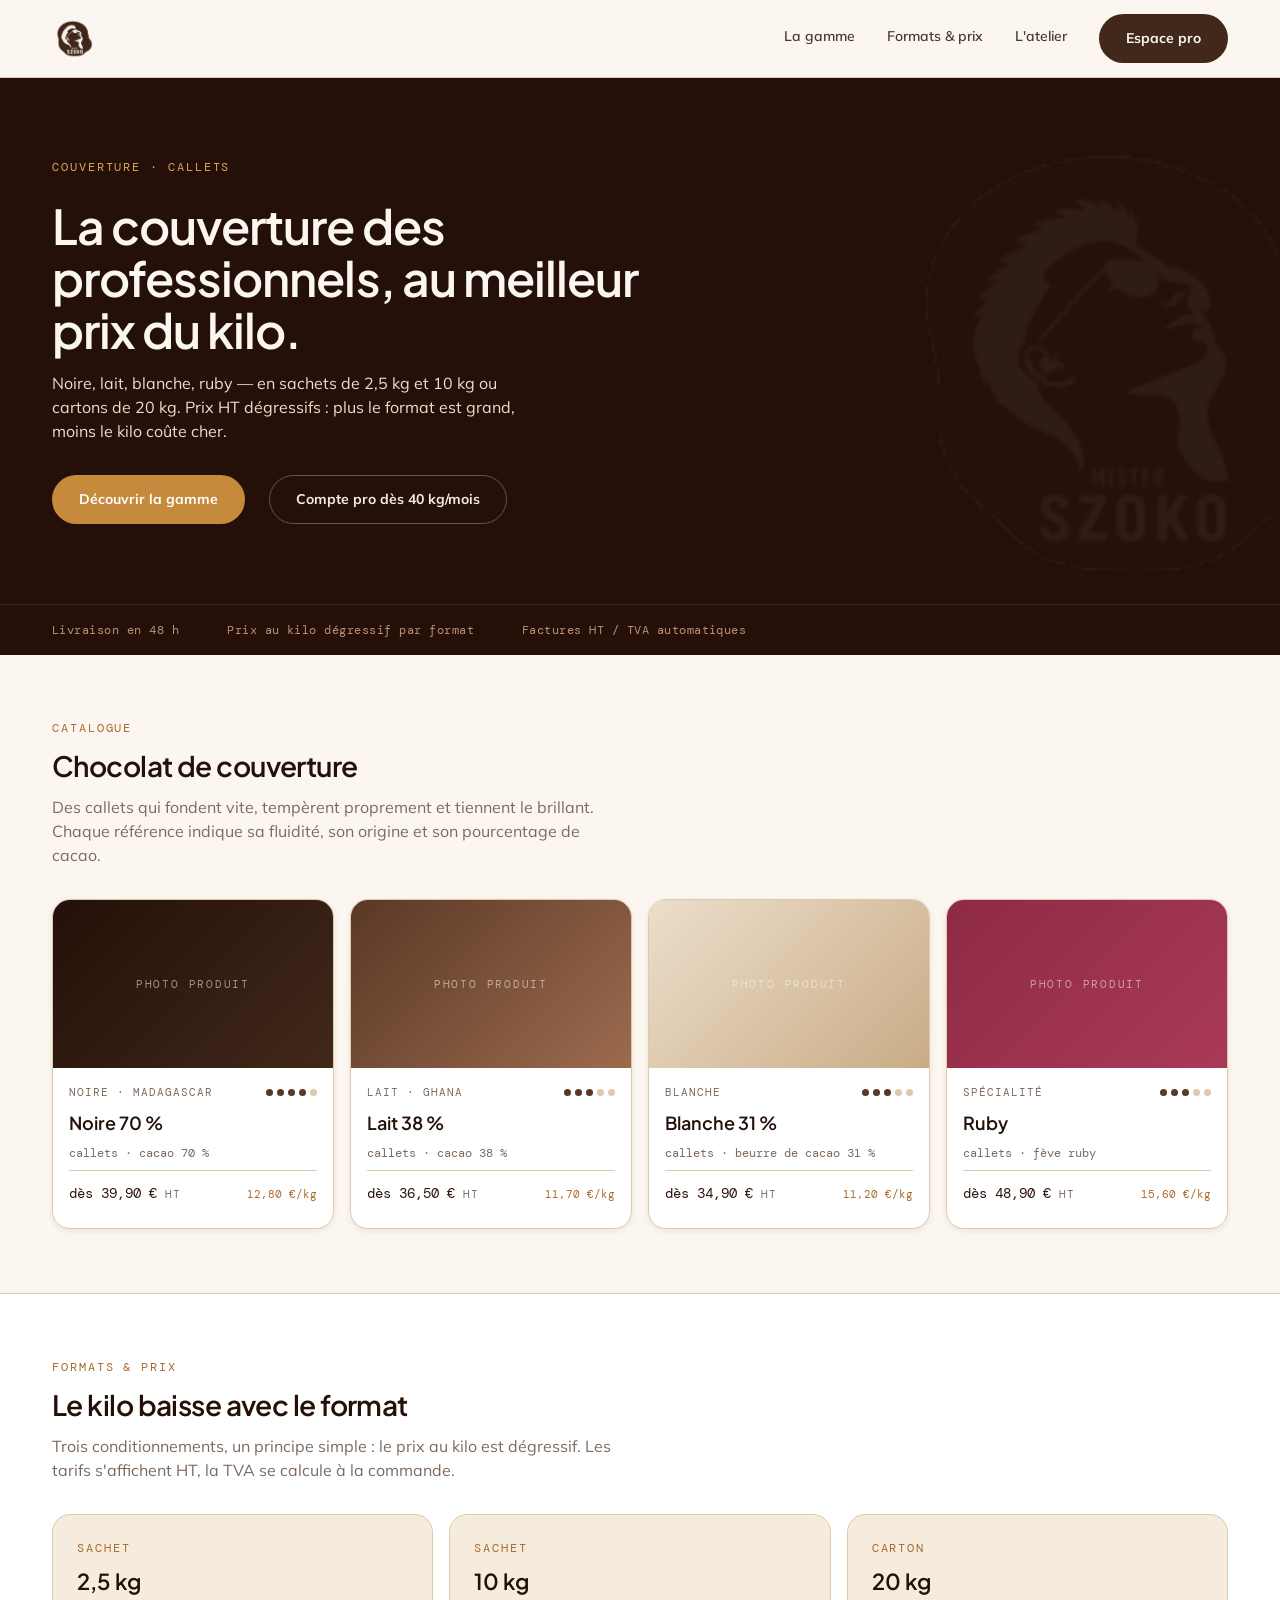
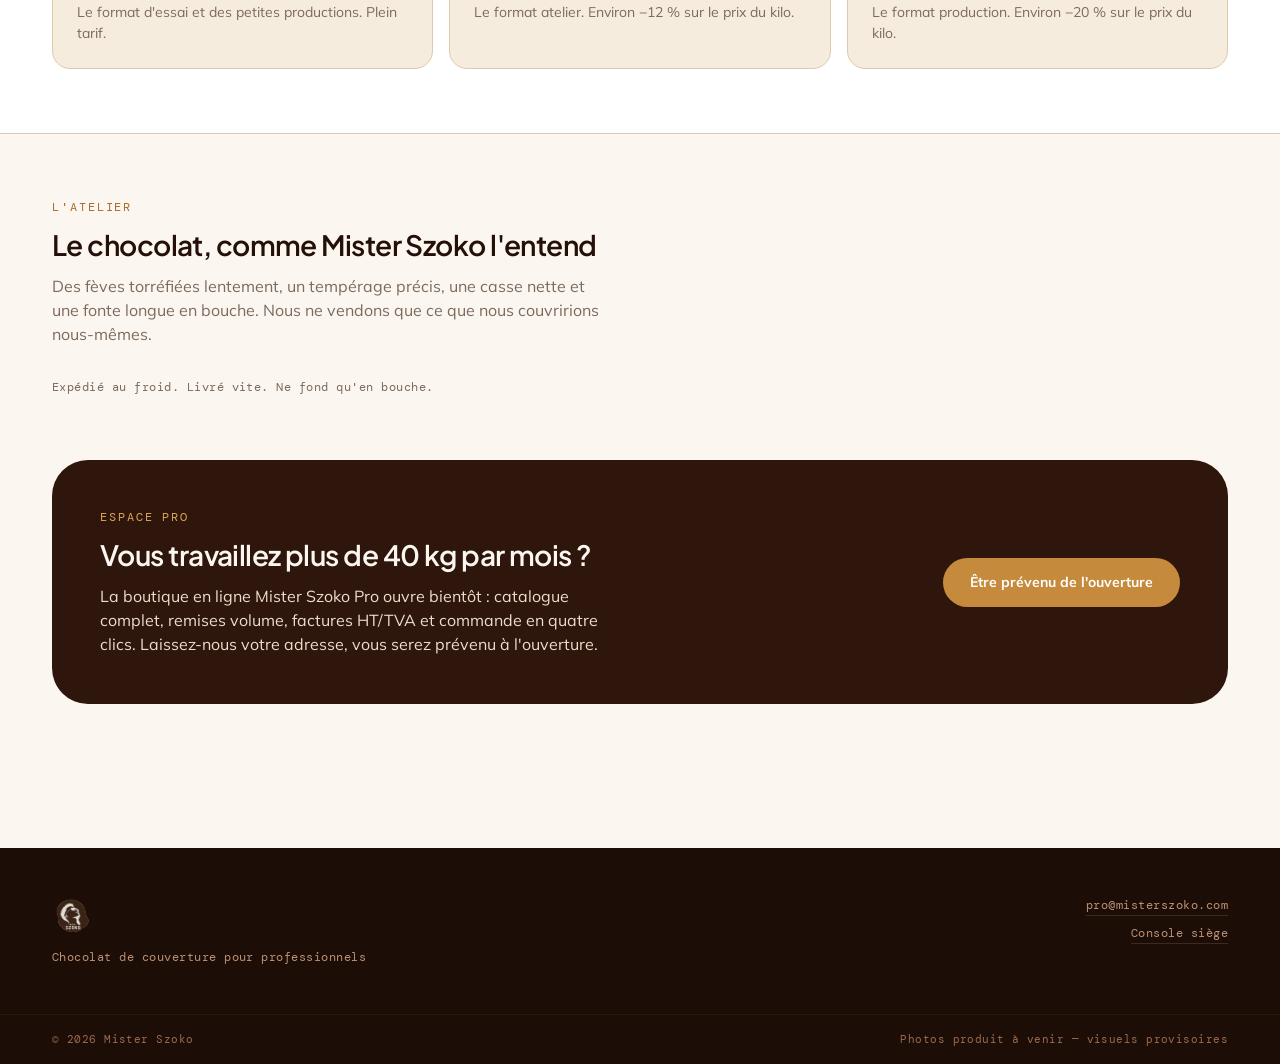
==== mrszoko/landing/index.html @ b789862b "Mister Szoko : /mrszoko/backoffice + /mrszoko/landing (+ design system) Restructure : le site Mister" ====
<!DOCTYPE html>
<html lang="fr">
<head>
<meta charset="utf-8">
<meta name="viewport" content="width=device-width, initial-scale=1">
<title>Mister Szoko — Chocolat de couverture pour professionnels</title>
<meta name="description" content="Mister Szoko Pro : chocolat de couverture en callets pour les professionnels de la pâtisserie. Noire, lait, blanche, ruby — 2,5 / 10 / 20 kg, prix HT dégressifs.">
<link rel="icon" type="image/png" href="assets/logo.png">
<link rel="stylesheet" href="tokens.css">
<style>
  /* ==========================================================
     Mister Szoko — landing. Composée uniquement avec les tokens
     du design system (tokens.css) : chocolat/crème/caramel,
     Plus Jakarta Sans + Mulish + DM Mono, coins doux, ombres
     chaudes, motion « melt ».
     ========================================================== */
  * { box-sizing: border-box; margin: 0; padding: 0; }
  html { scroll-behavior: smooth; }
  body {
    font-family: var(--font-sans);
    font-size: var(--text-md);
    line-height: var(--leading-normal);
    color: var(--text-body);
    background: var(--bg-page);
    -webkit-font-smoothing: antialiased;
  }
  img { max-width: 100%; display: block; }
  a { color: inherit; text-decoration: none; }

  .container { max-width: var(--container); margin: 0 auto; padding-left: var(--space-6); padding-right: var(--space-6); }

  .eyebrow {
    font-family: var(--font-mono);
    font-size: var(--text-xs);
    letter-spacing: var(--tracking-caps);
    text-transform: uppercase;
  }

  /* ---- Boutons (pilule, hover lift + darken, press settle) ---- */
  .btn {
    display: inline-flex; align-items: center; gap: var(--space-2);
    font-family: var(--font-sans); font-size: var(--text-sm); font-weight: var(--weight-bold);
    padding: 13px 26px; border-radius: var(--radius-pill); border: 1px solid transparent;
    cursor: pointer;
    transition: background var(--dur-base) var(--ease-out),
                transform var(--dur-fast) var(--ease-soft),
                box-shadow var(--dur-base) var(--ease-out);
  }
  .btn:hover { transform: var(--lift); box-shadow: var(--shadow-md); }
  .btn:active { transform: translateY(0) scale(0.98); box-shadow: var(--shadow-sm); }
  .btn:focus-visible { outline: none; box-shadow: var(--ring); }
  .btn--accent { background: var(--accent); color: var(--text-on-accent); }
  .btn--accent:hover { background: var(--accent-hover); }
  .btn--brand { background: var(--brand); color: var(--cream-50); }
  .btn--brand:hover { background: var(--brand-hover); }
  .btn--ghost-dark { background: transparent; color: var(--cream-100); border-color: var(--choco-500); }
  .btn--ghost-dark:hover { background: var(--choco-800); }

  /* ---- Header ---- */
  header {
    position: sticky; top: 0; z-index: 20;
    background: color-mix(in srgb, var(--cream-50) 88%, transparent);
    backdrop-filter: blur(8px);
    border-bottom: 1px solid var(--border-subtle);
  }
  .header-in { display: flex; align-items: center; justify-content: space-between; gap: var(--space-5); padding-top: 14px; padding-bottom: 14px; }
  .header-logo { height: 44px; width: auto; }
  nav { display: flex; align-items: center; gap: var(--space-6); }
  nav a.navlink {
    font-size: var(--text-sm); font-weight: var(--weight-semibold); color: var(--text-body);
    padding-bottom: 2px; border-bottom: 2px solid transparent;
    transition: color var(--dur-base) var(--ease-out), border-color var(--dur-base) var(--ease-out);
  }
  nav a.navlink:hover { color: var(--text-strong); border-bottom-color: var(--accent); }

  /* ---- Hero (panneau chocolat, filigrane logo) ---- */
  .hero { background: var(--choco-900); color: var(--cream-50); position: relative; overflow: hidden; }
  .hero-watermark {
    position: absolute; right: -140px; top: 50%; transform: translateY(-50%);
    width: 560px; height: auto; opacity: 0.05; pointer-events: none; user-select: none;
  }
  .hero-in { position: relative; padding-top: var(--space-10); padding-bottom: var(--space-10); }
  .hero .eyebrow { color: var(--caramel-400); margin-bottom: var(--space-5); }
  .hero h1 {
    font-family: var(--font-display);
    font-size: clamp(2rem, 5vw, var(--text-4xl));
    line-height: var(--leading-tight); letter-spacing: var(--tracking-tight);
    font-weight: var(--weight-semibold); max-width: 640px; margin-bottom: var(--space-4);
  }
  .hero p.lead { color: var(--cream-200); max-width: 500px; margin-bottom: var(--space-6); }
  .hero-ctas { display: flex; align-items: center; gap: var(--space-5); flex-wrap: wrap; }
  .hero-strip { border-top: 1px solid var(--choco-700); }
  .hero-strip-in {
    display: flex; gap: var(--space-8); flex-wrap: wrap;
    padding-top: var(--space-4); padding-bottom: var(--space-4);
    font-family: var(--font-mono); font-size: var(--text-xs);
    letter-spacing: var(--tracking-wide); color: var(--choco-300);
  }

  /* ---- Sections ---- */
  section.block { padding-top: var(--space-9); padding-bottom: var(--space-9); }
  .section-head { margin-bottom: var(--space-6); }
  .section-head .eyebrow { color: var(--caramel-600); margin-bottom: var(--space-2); }
  .section-head h2 {
    font-family: var(--font-display); font-size: var(--text-2xl);
    color: var(--text-strong); font-weight: var(--weight-semibold); letter-spacing: var(--tracking-tight);
  }
  .section-head p.sub { color: var(--text-muted); margin-top: var(--space-2); max-width: 560px; }

  /* ---- Cartes gamme ---- */
  .grid-products { display: grid; grid-template-columns: repeat(auto-fill, minmax(240px, 1fr)); gap: var(--space-4); }
  .pcard {
    background: var(--surface-card); border: 1px solid var(--border-subtle);
    border-radius: var(--radius-lg); overflow: hidden; display: flex; flex-direction: column;
    box-shadow: var(--shadow-sm);
    transition: transform var(--dur-base) var(--ease-out), box-shadow var(--dur-base) var(--ease-out), border-color var(--dur-base) var(--ease-out);
  }
  .pcard:hover { transform: var(--lift); box-shadow: var(--shadow-md); border-color: var(--choco-400); }
  .pcard-photo { aspect-ratio: 5 / 3; display: grid; place-items: center; }
  .pcard-photo span { font-family: var(--font-mono); font-size: var(--text-2xs); letter-spacing: var(--tracking-caps); text-transform: uppercase; color: rgba(251, 246, 239, 0.55); }
  .pcard-body { padding: var(--space-4) var(--space-4) var(--space-5); display: flex; flex-direction: column; gap: var(--space-2); flex: 1; }
  .pcard-meta { display: flex; justify-content: space-between; align-items: center; font-family: var(--font-mono); font-size: var(--text-2xs); text-transform: uppercase; letter-spacing: 0.09em; color: var(--text-muted); }
  .pcard h3 { font-family: var(--font-display); font-size: var(--text-lg); color: var(--text-strong); font-weight: var(--weight-semibold); }
  .pcard .specs { font-family: var(--font-mono); font-size: var(--text-xs); color: var(--text-muted); }
  .pcard .price {
    margin-top: auto; padding-top: var(--space-3); border-top: 1px solid var(--border-subtle);
    display: flex; justify-content: space-between; align-items: baseline;
    font-family: var(--font-mono); font-size: var(--text-sm); color: var(--price);
  }
  .pcard .price .ht { font-size: var(--text-2xs); color: var(--text-muted); text-transform: uppercase; letter-spacing: 0.06em; }
  .pcard .price .perkg { font-size: var(--text-2xs); color: var(--caramel-600); }
  .dots { display: inline-flex; gap: 4px; align-items: center; }
  .dots i { width: 7px; height: 7px; border-radius: var(--radius-pill); background: var(--cream-300); }
  .dots i.on { background: var(--choco-600); }

  /* ---- Formats dégressifs ---- */
  .formats { display: grid; grid-template-columns: repeat(auto-fit, minmax(220px, 1fr)); gap: var(--space-4); }
  .format {
    background: var(--surface-raised); border: 1px solid var(--border-subtle);
    border-radius: var(--radius-lg); padding: var(--space-5);
  }
  .format .fk { font-family: var(--font-mono); font-size: var(--text-xs); letter-spacing: var(--tracking-caps); text-transform: uppercase; color: var(--caramel-600); }
  .format .fs { font-family: var(--font-display); font-size: var(--text-xl); color: var(--text-strong); font-weight: var(--weight-semibold); margin: var(--space-2) 0 var(--space-1); }
  .format p { font-size: var(--text-sm); color: var(--text-muted); }

  /* ---- Panneau pro (chocolat plein) ---- */
  .pro { background: var(--choco-800); color: var(--cream-50); border-radius: var(--radius-2xl); overflow: hidden; }
  .pro-in { padding: var(--space-8); display: flex; align-items: center; justify-content: space-between; gap: var(--space-6); flex-wrap: wrap; }
  .pro h2 { font-family: var(--font-display); font-size: var(--text-2xl); font-weight: var(--weight-semibold); letter-spacing: var(--tracking-tight); margin-bottom: var(--space-2); }
  .pro p { color: var(--cream-200); max-width: 520px; }

  /* ---- Footer ---- */
  footer { background: var(--choco-950); color: var(--choco-300); margin-top: var(--space-10); }
  .footer-in { padding-top: var(--space-8); padding-bottom: var(--space-8); display: flex; justify-content: space-between; gap: var(--space-6); flex-wrap: wrap; align-items: flex-start; }
  footer .flogo { height: 40px; width: auto; opacity: 0.9; margin-bottom: var(--space-3); }
  footer .fmono { font-family: var(--font-mono); font-size: var(--text-xs); letter-spacing: var(--tracking-wide); }
  footer a { border-bottom: 1px solid var(--choco-700); padding-bottom: 1px; transition: color var(--dur-base) var(--ease-out); }
  footer a:hover { color: var(--cream-100); }
  .footer-base { border-top: 1px solid var(--choco-800); }
  .footer-base-in { padding-top: var(--space-4); padding-bottom: var(--space-4); display: flex; justify-content: space-between; gap: var(--space-4); flex-wrap: wrap; font-family: var(--font-mono); font-size: var(--text-2xs); letter-spacing: var(--tracking-wide); color: var(--choco-400); }

  @media (max-width: 640px) {
    nav a.navlink { display: none; }
    .hero-watermark { display: none; }
  }
  @media (prefers-reduced-motion: reduce) {
    html { scroll-behavior: auto; }
    .btn, .pcard, nav a.navlink, footer a { transition: none; }
    .btn:hover, .pcard:hover { transform: none; }
  }
</style>
</head>
<body>

<header>
  <div class="container header-in">
    <a href="#top" aria-label="Mister Szoko — accueil"><img class="header-logo" src="assets/logo.png" alt="Mister Szoko"></a>
    <nav aria-label="Navigation principale">
      <a class="navlink" href="#gamme">La gamme</a>
      <a class="navlink" href="#formats">Formats &amp; prix</a>
      <a class="navlink" href="#atelier">L'atelier</a>
      <a class="btn btn--brand" href="#pro">Espace pro</a>
    </nav>
  </div>
</header>

<main id="top">

  <!-- ===================== HERO ===================== -->
  <section class="hero">
    <img class="hero-watermark" src="assets/logo.png" alt="" aria-hidden="true">
    <div class="container hero-in">
      <div class="eyebrow">Couverture · Callets</div>
      <h1>La couverture des professionnels, au meilleur prix du kilo.</h1>
      <p class="lead">Noire, lait, blanche, ruby — en sachets de 2,5 kg et 10 kg ou cartons de 20 kg. Prix HT dégressifs : plus le format est grand, moins le kilo coûte cher.</p>
      <div class="hero-ctas">
        <a class="btn btn--accent" href="#gamme">Découvrir la gamme</a>
        <a class="btn btn--ghost-dark" href="#pro">Compte pro dès 40 kg/mois</a>
      </div>
    </div>
    <div class="hero-strip">
      <div class="container hero-strip-in">
        <span>Livraison en 48 h</span>
        <span>Prix au kilo dégressif par format</span>
        <span>Factures HT / TVA automatiques</span>
      </div>
    </div>
  </section>

  <!-- ===================== GAMME ===================== -->
  <section class="block" id="gamme">
    <div class="container">
      <div class="section-head">
        <div class="eyebrow">Catalogue</div>
        <h2>Chocolat de couverture</h2>
        <p class="sub">Des callets qui fondent vite, tempèrent proprement et tiennent le brillant. Chaque référence indique sa fluidité, son origine et son pourcentage de cacao.</p>
      </div>
      <div class="grid-products">
        <article class="pcard">
          <div class="pcard-photo" style="background: linear-gradient(135deg, var(--choco-900), var(--choco-700));"><span>Photo produit</span></div>
          <div class="pcard-body">
            <div class="pcard-meta"><span>Noire · Madagascar</span><span class="dots" title="Fluidité 4/5"><i class="on"></i><i class="on"></i><i class="on"></i><i class="on"></i><i></i></span></div>
            <h3>Noire 70&nbsp;%</h3>
            <div class="specs">callets · cacao 70&nbsp;%</div>
            <div class="price"><span>dès 39,90&nbsp;€ <span class="ht">HT</span></span><span class="perkg">12,80&nbsp;€/kg</span></div>
          </div>
        </article>
        <article class="pcard">
          <div class="pcard-photo" style="background: linear-gradient(135deg, var(--choco-600), var(--choco-400));"><span>Photo produit</span></div>
          <div class="pcard-body">
            <div class="pcard-meta"><span>Lait · Ghana</span><span class="dots" title="Fluidité 3/5"><i class="on"></i><i class="on"></i><i class="on"></i><i></i><i></i></span></div>
            <h3>Lait 38&nbsp;%</h3>
            <div class="specs">callets · cacao 38&nbsp;%</div>
            <div class="price"><span>dès 36,50&nbsp;€ <span class="ht">HT</span></span><span class="perkg">11,70&nbsp;€/kg</span></div>
          </div>
        </article>
        <article class="pcard">
          <div class="pcard-photo" style="background: linear-gradient(135deg, var(--cream-200), var(--cream-400));"><span>Photo produit</span></div>
          <div class="pcard-body">
            <div class="pcard-meta"><span>Blanche</span><span class="dots" title="Fluidité 3/5"><i class="on"></i><i class="on"></i><i class="on"></i><i></i><i></i></span></div>
            <h3>Blanche 31&nbsp;%</h3>
            <div class="specs">callets · beurre de cacao 31&nbsp;%</div>
            <div class="price"><span>dès 34,90&nbsp;€ <span class="ht">HT</span></span><span class="perkg">11,20&nbsp;€/kg</span></div>
          </div>
        </article>
        <article class="pcard">
          <div class="pcard-photo" style="background: linear-gradient(135deg, var(--berry-600), var(--berry-500));"><span>Photo produit</span></div>
          <div class="pcard-body">
            <div class="pcard-meta"><span>Spécialité</span><span class="dots" title="Fluidité 3/5"><i class="on"></i><i class="on"></i><i class="on"></i><i></i><i></i></span></div>
            <h3>Ruby</h3>
            <div class="specs">callets · fève ruby</div>
            <div class="price"><span>dès 48,90&nbsp;€ <span class="ht">HT</span></span><span class="perkg">15,60&nbsp;€/kg</span></div>
          </div>
        </article>
      </div>
    </div>
  </section>

  <!-- ===================== FORMATS ===================== -->
  <section class="block" id="formats" style="background: var(--surface-card); border-top: 1px solid var(--border-subtle); border-bottom: 1px solid var(--border-subtle);">
    <div class="container">
      <div class="section-head">
        <div class="eyebrow">Formats &amp; prix</div>
        <h2>Le kilo baisse avec le format</h2>
        <p class="sub">Trois conditionnements, un principe simple : le prix au kilo est dégressif. Les tarifs s'affichent HT, la TVA se calcule à la commande.</p>
      </div>
      <div class="formats">
        <div class="format">
          <div class="fk">Sachet</div>
          <div class="fs">2,5&nbsp;kg</div>
          <p>Le format d'essai et des petites productions. Plein tarif.</p>
        </div>
        <div class="format">
          <div class="fk">Sachet</div>
          <div class="fs">10&nbsp;kg</div>
          <p>Le format atelier. Environ −12&nbsp;% sur le prix du kilo.</p>
        </div>
        <div class="format">
          <div class="fk">Carton</div>
          <div class="fs">20&nbsp;kg</div>
          <p>Le format production. Environ −20&nbsp;% sur le prix du kilo.</p>
        </div>
      </div>
    </div>
  </section>

  <!-- ===================== ATELIER ===================== -->
  <section class="block" id="atelier">
    <div class="container">
      <div class="section-head">
        <div class="eyebrow">L'atelier</div>
        <h2>Le chocolat, comme Mister Szoko l'entend</h2>
        <p class="sub">Des fèves torréfiées lentement, un tempérage précis, une casse nette et une fonte longue en bouche. Nous ne vendons que ce que nous couvririons nous-mêmes.</p>
      </div>
      <div class="section-head" style="margin-bottom: 0;">
        <p class="sub" style="font-family: var(--font-mono); font-size: var(--text-xs); letter-spacing: var(--tracking-wide); color: var(--ink-500);">Expédié au froid. Livré vite. Ne fond qu'en bouche.</p>
      </div>
    </div>
  </section>

  <!-- ===================== PRO ===================== -->
  <section class="block" id="pro" style="padding-top: 0;">
    <div class="container">
      <div class="pro">
        <div class="pro-in">
          <div>
            <div class="eyebrow" style="color: var(--caramel-400); margin-bottom: var(--space-2);">Espace pro</div>
            <h2>Vous travaillez plus de 40&nbsp;kg par mois&nbsp;?</h2>
            <p>La boutique en ligne Mister Szoko Pro ouvre bientôt : catalogue complet, remises volume, factures HT/TVA et commande en quatre clics. Laissez-nous votre adresse, vous serez prévenu à l'ouverture.</p>
          </div>
          <a class="btn btn--accent" href="mailto:pro@misterszoko.com?subject=Ouverture%20de%20la%20boutique%20Mister%20Szoko%20Pro">Être prévenu de l'ouverture</a>
        </div>
      </div>
    </div>
  </section>

</main>

<footer>
  <div class="container footer-in">
    <div>
      <img class="flogo" src="assets/logo.png" alt="Mister Szoko">
      <p class="fmono">Chocolat de couverture pour professionnels</p>
    </div>
    <div class="fmono" style="display: flex; flex-direction: column; gap: var(--space-2); align-items: flex-end;">
      <a href="mailto:pro@misterszoko.com">pro@misterszoko.com</a>
      <a href="../backoffice/">Console siège</a>
    </div>
  </div>
  <div class="footer-base">
    <div class="container footer-base-in">
      <span>© 2026 Mister Szoko</span>
      <span>Photos produit à venir — visuels provisoires</span>
    </div>
  </div>
</footer>

</body>
</html>
---- mrszoko/landing/tokens.css ----
/* Mister Szoko Design System — global entry point.
   Consumers link this one file. Keep as @import lines only. */
@import "tokens/fonts.css";
@import "tokens/colors.css";
@import "tokens/typography.css";
@import "tokens/spacing.css";
@import "tokens/radius.css";
@import "tokens/shadow.css";
@import "tokens/motion.css";
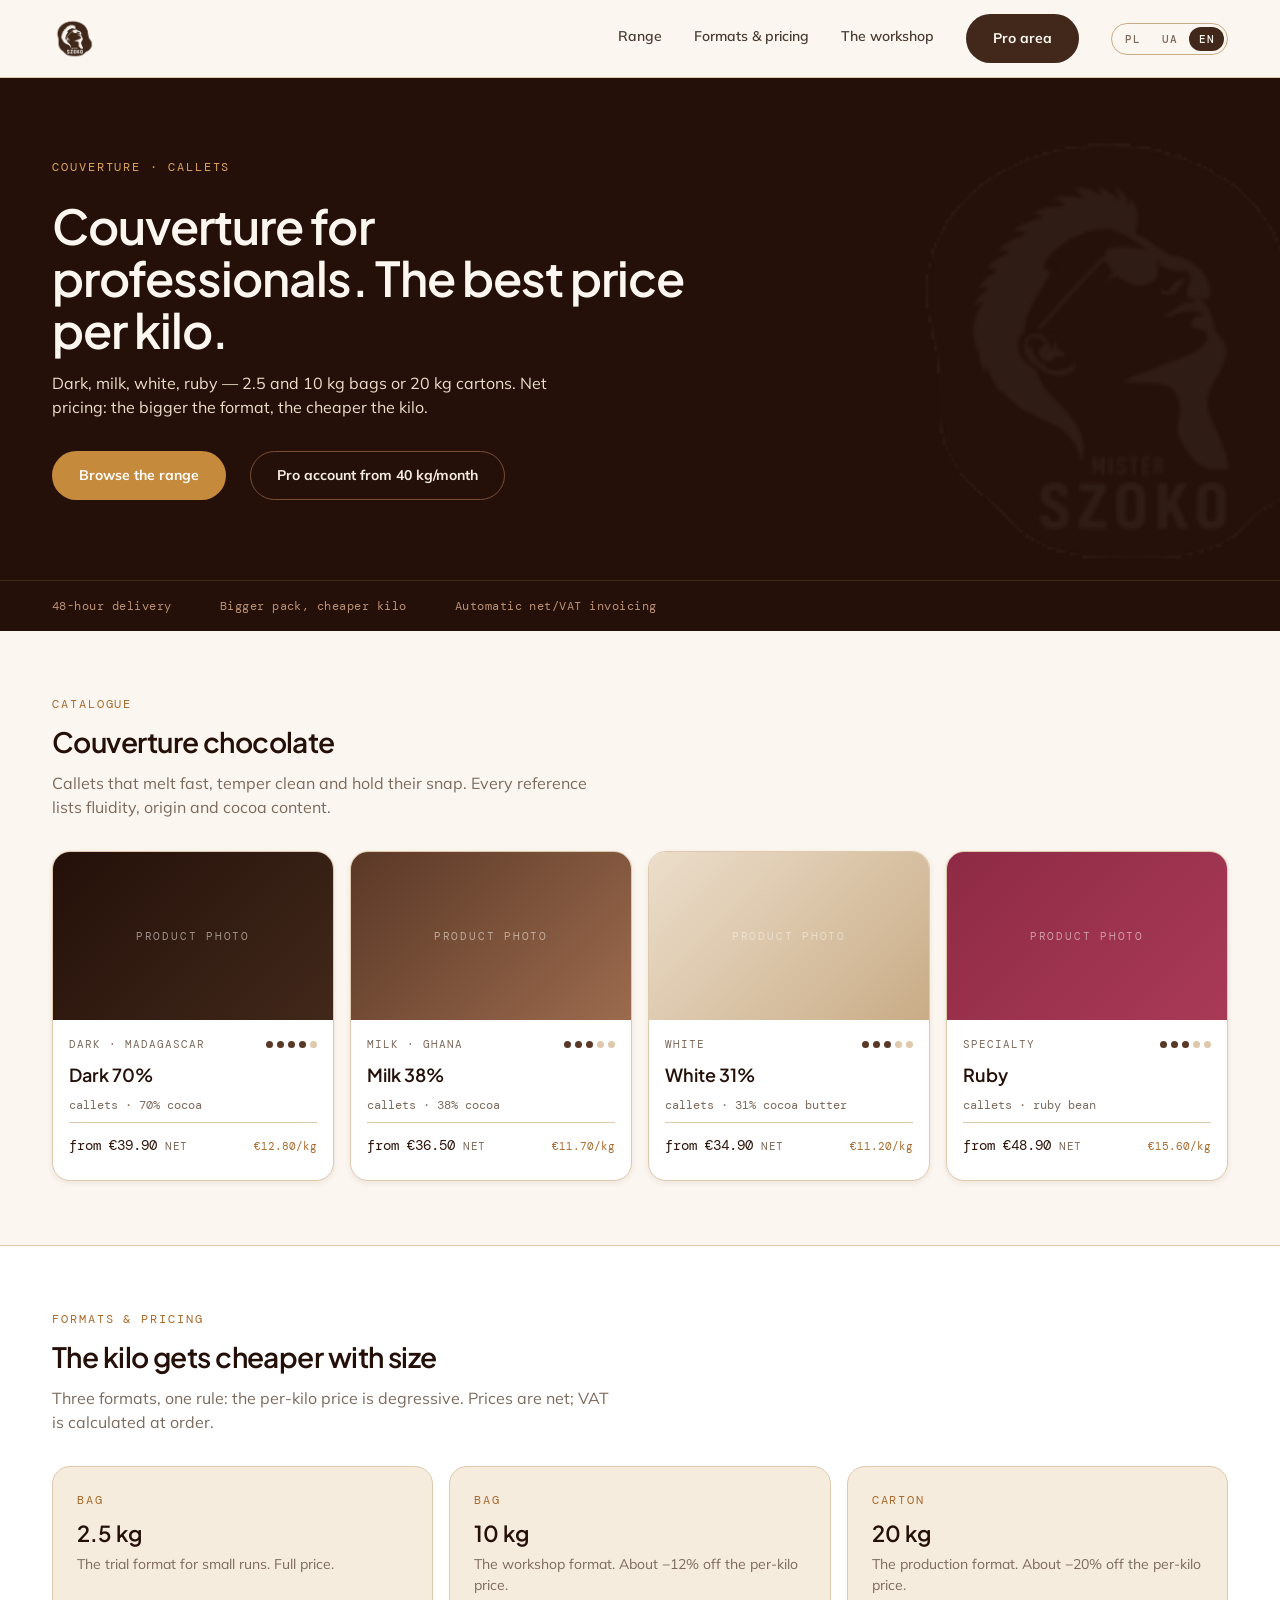
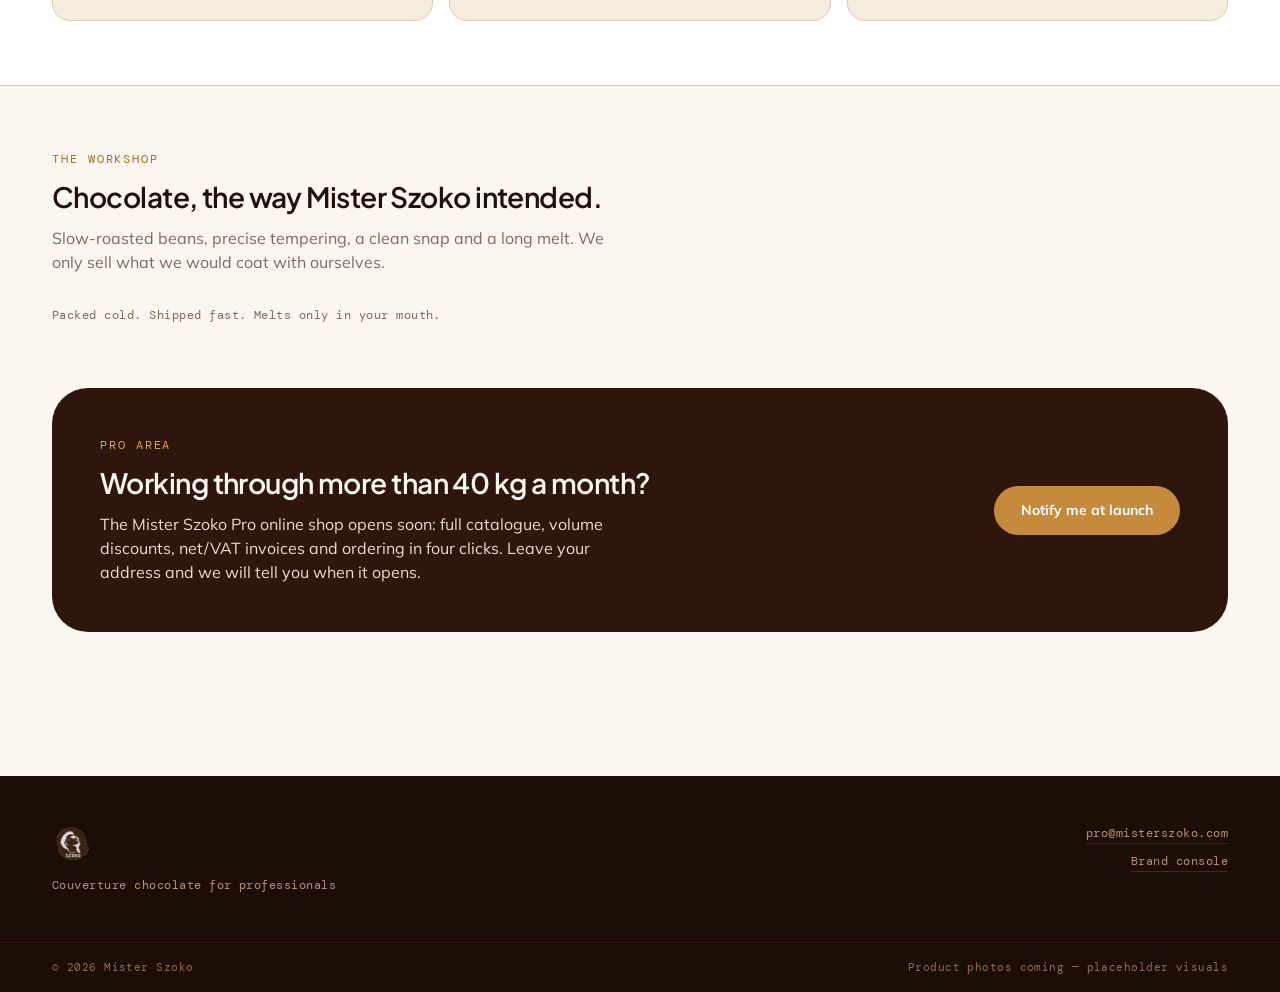
==== commit 87af77a8: "Landing trilingue (pl/uk/en) 100 % pilotée par tables — zéro texte en dur Contenu : - Nouvelles tabl" ====
--- a/mrszoko/landing/index.html
+++ b/mrszoko/landing/index.html
@@ -1,18 +1,23 @@
 <!DOCTYPE html>
-<html lang="fr">
+<html lang="pl">
 <head>
 <meta charset="utf-8">
 <meta name="viewport" content="width=device-width, initial-scale=1">
-<title>Mister Szoko — Chocolat de couverture pour professionnels</title>
-<meta name="description" content="Mister Szoko Pro : chocolat de couverture en callets pour les professionnels de la pâtisserie. Noire, lait, blanche, ruby — 2,5 / 10 / 20 kg, prix HT dégressifs.">
+<!-- Aucun texte en dur : tout le contenu vient de l'API (wsm_landing_i18n /
+     wsm_landing_products) avec repli sur content_seed.json — voir app.js. -->
+<title>Mister Szoko</title>
+<meta name="description" content="">
 <link rel="icon" type="image/png" href="assets/logo.png">
+<link rel="alternate" hreflang="pl" href="?lang=pl">
+<link rel="alternate" hreflang="uk" href="?lang=uk">
+<link rel="alternate" hreflang="en" href="?lang=en">
 <link rel="stylesheet" href="tokens.css">
 <style>
   /* ==========================================================
      Mister Szoko — landing. Composée uniquement avec les tokens
      du design system (tokens.css) : chocolat/crème/caramel,
      Plus Jakarta Sans + Mulish + DM Mono, coins doux, ombres
-     chaudes, motion « melt ».
+     chaudes, motion « melt ». Texte : 100 % data-driven.
      ========================================================== */
   * { box-sizing: border-box; margin: 0; padding: 0; }
   html { scroll-behavior: smooth; }
@@ -72,6 +77,18 @@
     transition: color var(--dur-base) var(--ease-out), border-color var(--dur-base) var(--ease-out);
   }
   nav a.navlink:hover { color: var(--text-strong); border-bottom-color: var(--accent); }
+
+  /* ---- Sélecteur de langue (pilules mono) ---- */
+  .langs { display: inline-flex; gap: 2px; border: 1px solid var(--border-default); border-radius: var(--radius-pill); padding: 3px; }
+  .langs button {
+    font-family: var(--font-mono); font-size: var(--text-2xs); font-weight: 500;
+    letter-spacing: var(--tracking-wide); text-transform: uppercase;
+    border: none; background: transparent; color: var(--text-muted);
+    padding: 5px 10px; border-radius: var(--radius-pill); cursor: pointer;
+    transition: background var(--dur-base) var(--ease-out), color var(--dur-base) var(--ease-out);
+  }
+  .langs button:hover { color: var(--text-strong); }
+  .langs button[aria-current="true"] { background: var(--brand); color: var(--cream-50); }
 
   /* ---- Hero (panneau chocolat, filigrane logo) ---- */
   .hero { background: var(--choco-900); color: var(--cream-50); position: relative; overflow: hidden; }
@@ -165,21 +182,28 @@
   }
   @media (prefers-reduced-motion: reduce) {
     html { scroll-behavior: auto; }
-    .btn, .pcard, nav a.navlink, footer a { transition: none; }
+    .btn, .pcard, nav a.navlink, footer a, .langs button { transition: none; }
     .btn:hover, .pcard:hover { transform: none; }
   }
 </style>
 </head>
 <body>
 
+<noscript>
+  <p style="padding:16px;text-align:center;font-family:monospace">
+    Ta strona wymaga JavaScript. · Ця сторінка потребує JavaScript. · This page requires JavaScript.
+  </p>
+</noscript>
+
 <header>
   <div class="container header-in">
-    <a href="#top" aria-label="Mister Szoko — accueil"><img class="header-logo" src="assets/logo.png" alt="Mister Szoko"></a>
-    <nav aria-label="Navigation principale">
-      <a class="navlink" href="#gamme">La gamme</a>
-      <a class="navlink" href="#formats">Formats &amp; prix</a>
-      <a class="navlink" href="#atelier">L'atelier</a>
-      <a class="btn btn--brand" href="#pro">Espace pro</a>
+    <a id="home-link" href="#top"><img class="header-logo" src="assets/logo.png" alt="Mister Szoko"></a>
+    <nav id="main-nav">
+      <a class="navlink" href="#gamme" data-i18n="nav.range"></a>
+      <a class="navlink" href="#formats" data-i18n="nav.formats"></a>
+      <a class="navlink" href="#atelier" data-i18n="nav.atelier"></a>
+      <a class="btn btn--brand" href="#pro" data-i18n="nav.pro"></a>
+      <div class="langs" id="lang-switch" role="group"></div>
     </nav>
   </div>
 </header>
@@ -190,19 +214,19 @@
   <section class="hero">
     <img class="hero-watermark" src="assets/logo.png" alt="" aria-hidden="true">
     <div class="container hero-in">
-      <div class="eyebrow">Couverture · Callets</div>
-      <h1>La couverture des professionnels, au meilleur prix du kilo.</h1>
-      <p class="lead">Noire, lait, blanche, ruby — en sachets de 2,5 kg et 10 kg ou cartons de 20 kg. Prix HT dégressifs : plus le format est grand, moins le kilo coûte cher.</p>
+      <div class="eyebrow" data-i18n="hero.eyebrow"></div>
+      <h1 data-i18n="hero.title"></h1>
+      <p class="lead" data-i18n="hero.lead"></p>
       <div class="hero-ctas">
-        <a class="btn btn--accent" href="#gamme">Découvrir la gamme</a>
-        <a class="btn btn--ghost-dark" href="#pro">Compte pro dès 40 kg/mois</a>
+        <a class="btn btn--accent" href="#gamme" data-i18n="hero.cta1"></a>
+        <a class="btn btn--ghost-dark" href="#pro" data-i18n="hero.cta2"></a>
       </div>
     </div>
     <div class="hero-strip">
       <div class="container hero-strip-in">
-        <span>Livraison en 48 h</span>
-        <span>Prix au kilo dégressif par format</span>
-        <span>Factures HT / TVA automatiques</span>
+        <span data-i18n="strip.1"></span>
+        <span data-i18n="strip.2"></span>
+        <span data-i18n="strip.3"></span>
       </div>
     </div>
   </section>
@@ -211,48 +235,11 @@
   <section class="block" id="gamme">
     <div class="container">
       <div class="section-head">
-        <div class="eyebrow">Catalogue</div>
-        <h2>Chocolat de couverture</h2>
-        <p class="sub">Des callets qui fondent vite, tempèrent proprement et tiennent le brillant. Chaque référence indique sa fluidité, son origine et son pourcentage de cacao.</p>
-      </div>
-      <div class="grid-products">
-        <article class="pcard">
-          <div class="pcard-photo" style="background: linear-gradient(135deg, var(--choco-900), var(--choco-700));"><span>Photo produit</span></div>
-          <div class="pcard-body">
-            <div class="pcard-meta"><span>Noire · Madagascar</span><span class="dots" title="Fluidité 4/5"><i class="on"></i><i class="on"></i><i class="on"></i><i class="on"></i><i></i></span></div>
-            <h3>Noire 70&nbsp;%</h3>
-            <div class="specs">callets · cacao 70&nbsp;%</div>
-            <div class="price"><span>dès 39,90&nbsp;€ <span class="ht">HT</span></span><span class="perkg">12,80&nbsp;€/kg</span></div>
-          </div>
-        </article>
-        <article class="pcard">
-          <div class="pcard-photo" style="background: linear-gradient(135deg, var(--choco-600), var(--choco-400));"><span>Photo produit</span></div>
-          <div class="pcard-body">
-            <div class="pcard-meta"><span>Lait · Ghana</span><span class="dots" title="Fluidité 3/5"><i class="on"></i><i class="on"></i><i class="on"></i><i></i><i></i></span></div>
-            <h3>Lait 38&nbsp;%</h3>
-            <div class="specs">callets · cacao 38&nbsp;%</div>
-            <div class="price"><span>dès 36,50&nbsp;€ <span class="ht">HT</span></span><span class="perkg">11,70&nbsp;€/kg</span></div>
-          </div>
-        </article>
-        <article class="pcard">
-          <div class="pcard-photo" style="background: linear-gradient(135deg, var(--cream-200), var(--cream-400));"><span>Photo produit</span></div>
-          <div class="pcard-body">
-            <div class="pcard-meta"><span>Blanche</span><span class="dots" title="Fluidité 3/5"><i class="on"></i><i class="on"></i><i class="on"></i><i></i><i></i></span></div>
-            <h3>Blanche 31&nbsp;%</h3>
-            <div class="specs">callets · beurre de cacao 31&nbsp;%</div>
-            <div class="price"><span>dès 34,90&nbsp;€ <span class="ht">HT</span></span><span class="perkg">11,20&nbsp;€/kg</span></div>
-          </div>
-        </article>
-        <article class="pcard">
-          <div class="pcard-photo" style="background: linear-gradient(135deg, var(--berry-600), var(--berry-500));"><span>Photo produit</span></div>
-          <div class="pcard-body">
-            <div class="pcard-meta"><span>Spécialité</span><span class="dots" title="Fluidité 3/5"><i class="on"></i><i class="on"></i><i class="on"></i><i></i><i></i></span></div>
-            <h3>Ruby</h3>
-            <div class="specs">callets · fève ruby</div>
-            <div class="price"><span>dès 48,90&nbsp;€ <span class="ht">HT</span></span><span class="perkg">15,60&nbsp;€/kg</span></div>
-          </div>
-        </article>
-      </div>
+        <div class="eyebrow" data-i18n="range.eyebrow"></div>
+        <h2 data-i18n="range.title"></h2>
+        <p class="sub" data-i18n="range.sub"></p>
+      </div>
+      <div class="grid-products" id="grid-products"></div>
     </div>
   </section>
 
@@ -260,27 +247,11 @@
   <section class="block" id="formats" style="background: var(--surface-card); border-top: 1px solid var(--border-subtle); border-bottom: 1px solid var(--border-subtle);">
     <div class="container">
       <div class="section-head">
-        <div class="eyebrow">Formats &amp; prix</div>
-        <h2>Le kilo baisse avec le format</h2>
-        <p class="sub">Trois conditionnements, un principe simple : le prix au kilo est dégressif. Les tarifs s'affichent HT, la TVA se calcule à la commande.</p>
-      </div>
-      <div class="formats">
-        <div class="format">
-          <div class="fk">Sachet</div>
-          <div class="fs">2,5&nbsp;kg</div>
-          <p>Le format d'essai et des petites productions. Plein tarif.</p>
-        </div>
-        <div class="format">
-          <div class="fk">Sachet</div>
-          <div class="fs">10&nbsp;kg</div>
-          <p>Le format atelier. Environ −12&nbsp;% sur le prix du kilo.</p>
-        </div>
-        <div class="format">
-          <div class="fk">Carton</div>
-          <div class="fs">20&nbsp;kg</div>
-          <p>Le format production. Environ −20&nbsp;% sur le prix du kilo.</p>
-        </div>
-      </div>
+        <div class="eyebrow" data-i18n="formats.eyebrow"></div>
+        <h2 data-i18n="formats.title"></h2>
+        <p class="sub" data-i18n="formats.sub"></p>
+      </div>
+      <div class="formats" id="grid-formats"></div>
     </div>
   </section>
 
@@ -288,12 +259,12 @@
   <section class="block" id="atelier">
     <div class="container">
       <div class="section-head">
-        <div class="eyebrow">L'atelier</div>
-        <h2>Le chocolat, comme Mister Szoko l'entend</h2>
-        <p class="sub">Des fèves torréfiées lentement, un tempérage précis, une casse nette et une fonte longue en bouche. Nous ne vendons que ce que nous couvririons nous-mêmes.</p>
+        <div class="eyebrow" data-i18n="atelier.eyebrow"></div>
+        <h2 data-i18n="atelier.title"></h2>
+        <p class="sub" data-i18n="atelier.sub"></p>
       </div>
       <div class="section-head" style="margin-bottom: 0;">
-        <p class="sub" style="font-family: var(--font-mono); font-size: var(--text-xs); letter-spacing: var(--tracking-wide); color: var(--ink-500);">Expédié au froid. Livré vite. Ne fond qu'en bouche.</p>
+        <p class="sub" style="font-family: var(--font-mono); font-size: var(--text-xs); letter-spacing: var(--tracking-wide); color: var(--ink-500);" data-i18n="atelier.tagline"></p>
       </div>
     </div>
   </section>
@@ -304,11 +275,11 @@
       <div class="pro">
         <div class="pro-in">
           <div>
-            <div class="eyebrow" style="color: var(--caramel-400); margin-bottom: var(--space-2);">Espace pro</div>
-            <h2>Vous travaillez plus de 40&nbsp;kg par mois&nbsp;?</h2>
-            <p>La boutique en ligne Mister Szoko Pro ouvre bientôt : catalogue complet, remises volume, factures HT/TVA et commande en quatre clics. Laissez-nous votre adresse, vous serez prévenu à l'ouverture.</p>
+            <div class="eyebrow" style="color: var(--caramel-400); margin-bottom: var(--space-2);" data-i18n="pro.eyebrow"></div>
+            <h2 data-i18n="pro.title"></h2>
+            <p data-i18n="pro.text"></p>
           </div>
-          <a class="btn btn--accent" href="mailto:pro@misterszoko.com?subject=Ouverture%20de%20la%20boutique%20Mister%20Szoko%20Pro">Être prévenu de l'ouverture</a>
+          <a class="btn btn--accent" id="pro-cta" href="#" data-i18n="pro.cta"></a>
         </div>
       </div>
     </div>
@@ -320,20 +291,21 @@
   <div class="container footer-in">
     <div>
       <img class="flogo" src="assets/logo.png" alt="Mister Szoko">
-      <p class="fmono">Chocolat de couverture pour professionnels</p>
+      <p class="fmono" data-i18n="footer.tagline"></p>
     </div>
     <div class="fmono" style="display: flex; flex-direction: column; gap: var(--space-2); align-items: flex-end;">
-      <a href="mailto:pro@misterszoko.com">pro@misterszoko.com</a>
-      <a href="../backoffice/">Console siège</a>
+      <a id="footer-email" href="#" data-i18n="footer.email"></a>
+      <a href="../backoffice/" data-i18n="footer.console"></a>
     </div>
   </div>
   <div class="footer-base">
     <div class="container footer-base-in">
-      <span>© 2026 Mister Szoko</span>
-      <span>Photos produit à venir — visuels provisoires</span>
+      <span data-i18n="footer.copyright"></span>
+      <span data-i18n="footer.note"></span>
     </div>
   </div>
 </footer>
 
+<script src="app.js"></script>
 </body>
 </html>
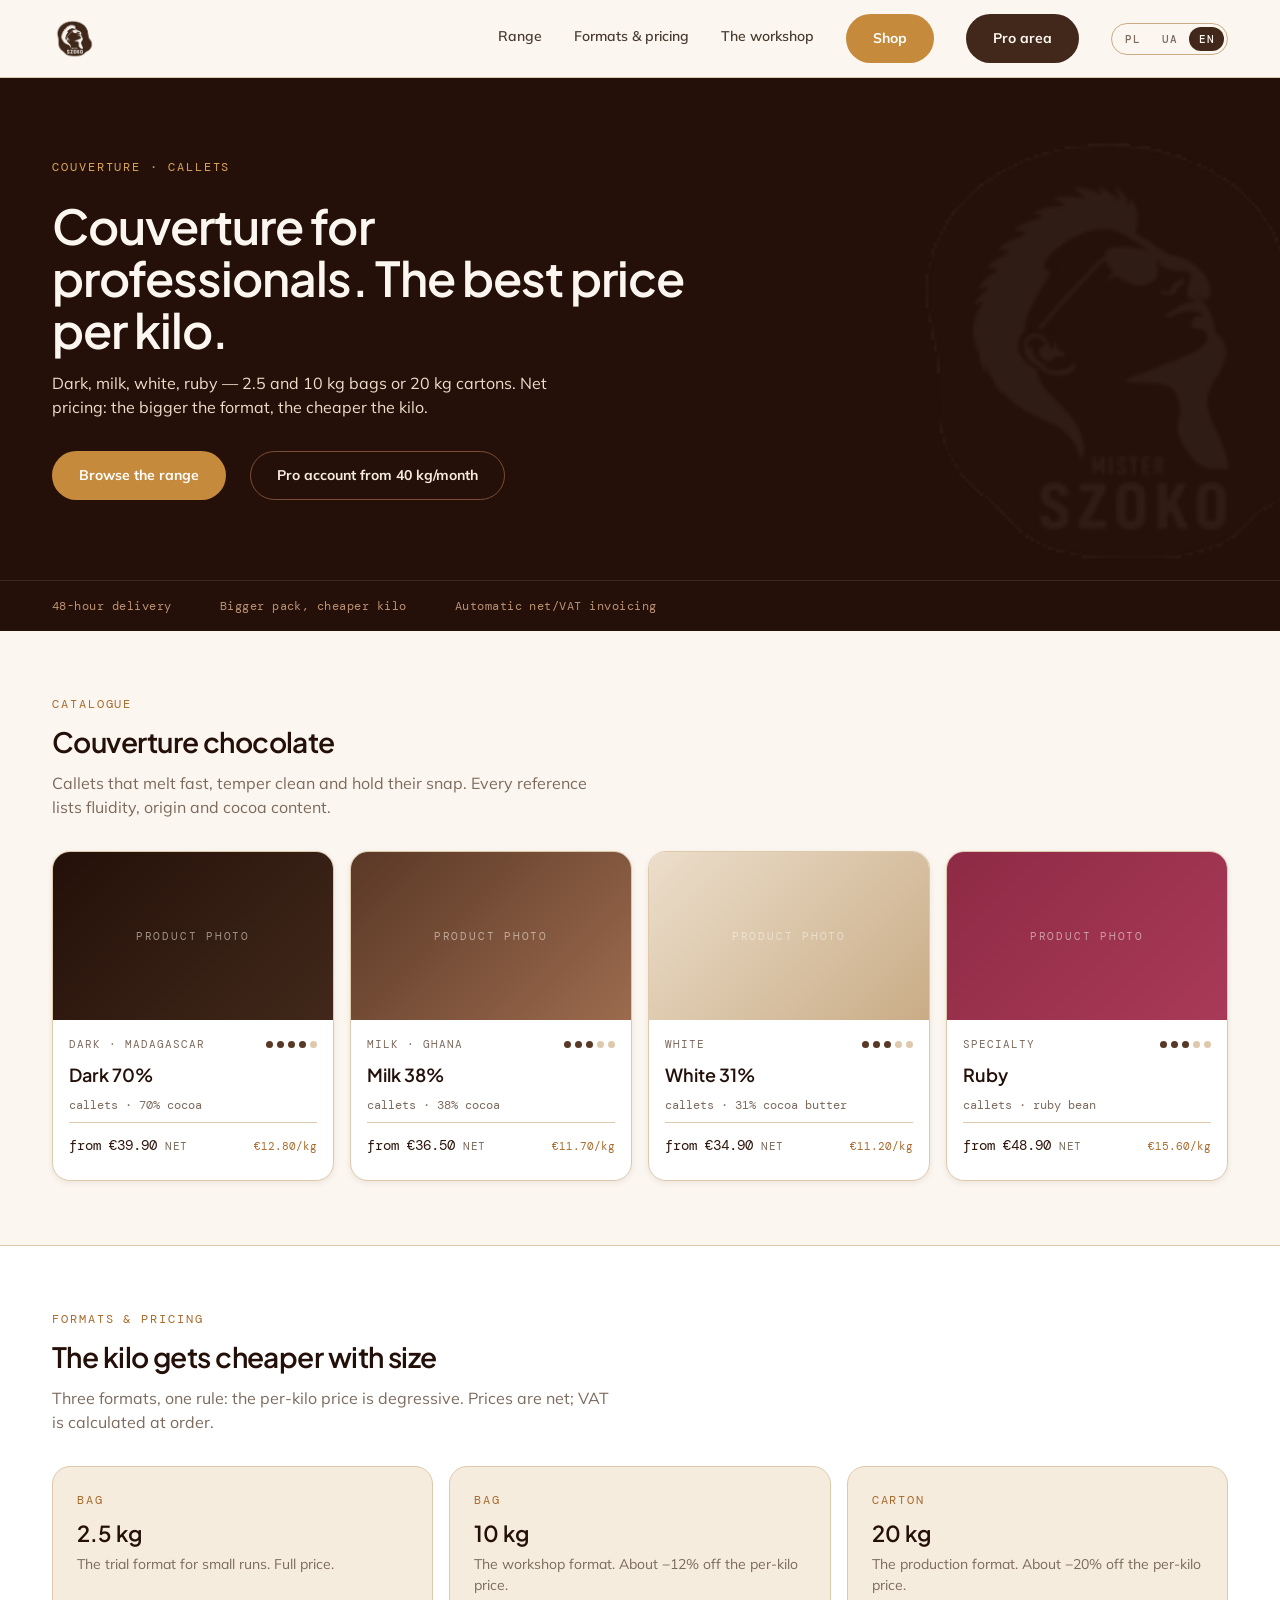
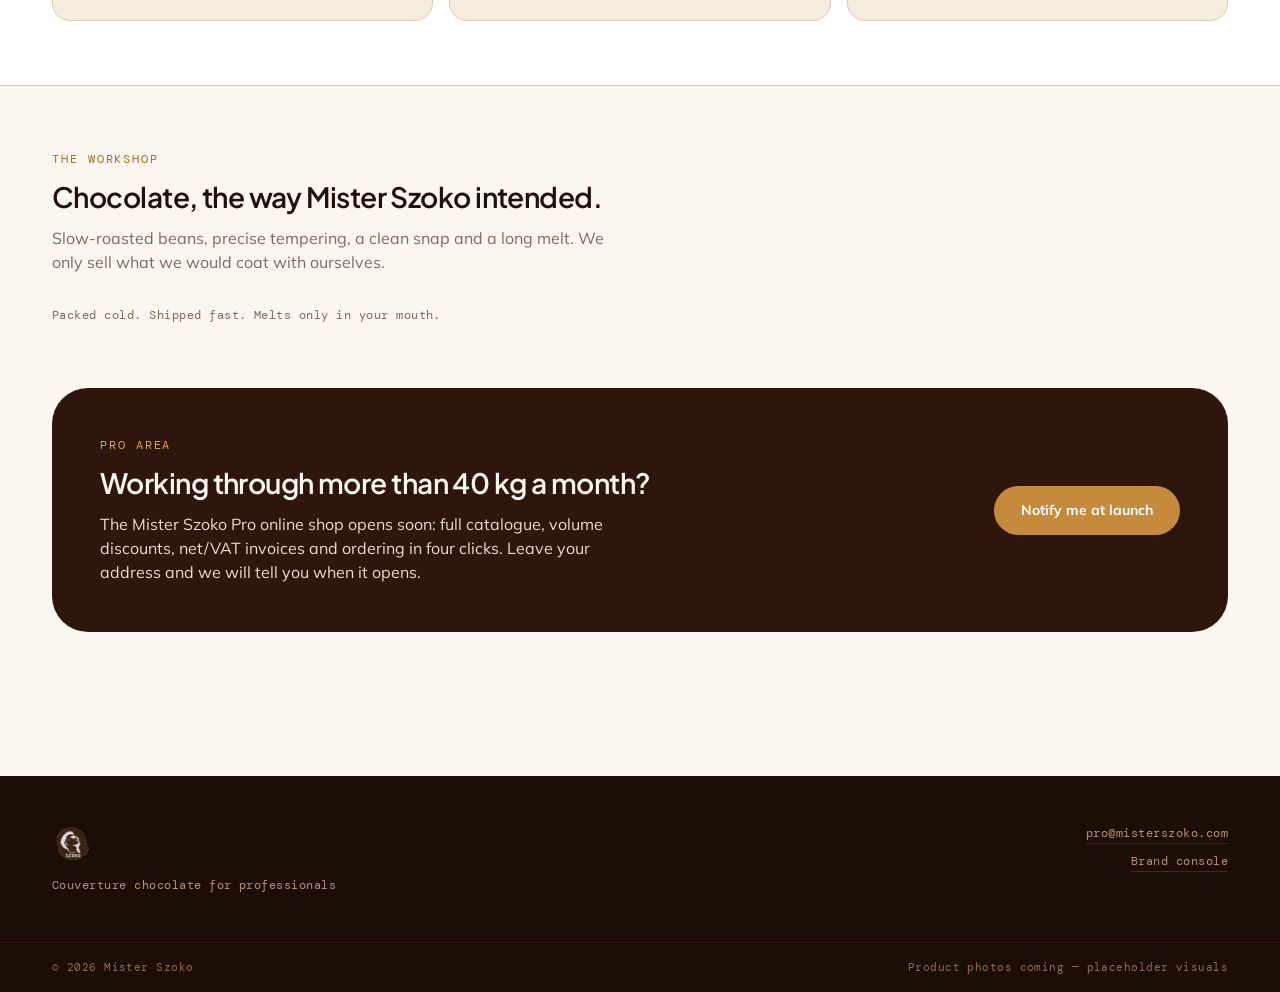
==== commit a59db619: "Boutique en ligne : catalogue, panier, caisse, commande, paiement, expédition Jusqu'ici /mrszoko/lan" ====
--- a/mrszoko/landing/index.html
+++ b/mrszoko/landing/index.html
@@ -202,6 +202,7 @@
       <a class="navlink" href="#gamme" data-i18n="nav.range"></a>
       <a class="navlink" href="#formats" data-i18n="nav.formats"></a>
       <a class="navlink" href="#atelier" data-i18n="nav.atelier"></a>
+      <a class="btn btn--accent" href="../shop/" data-i18n="nav.shop"></a>
       <a class="btn btn--brand" href="#pro" data-i18n="nav.pro"></a>
       <div class="langs" id="lang-switch" role="group"></div>
     </nav>
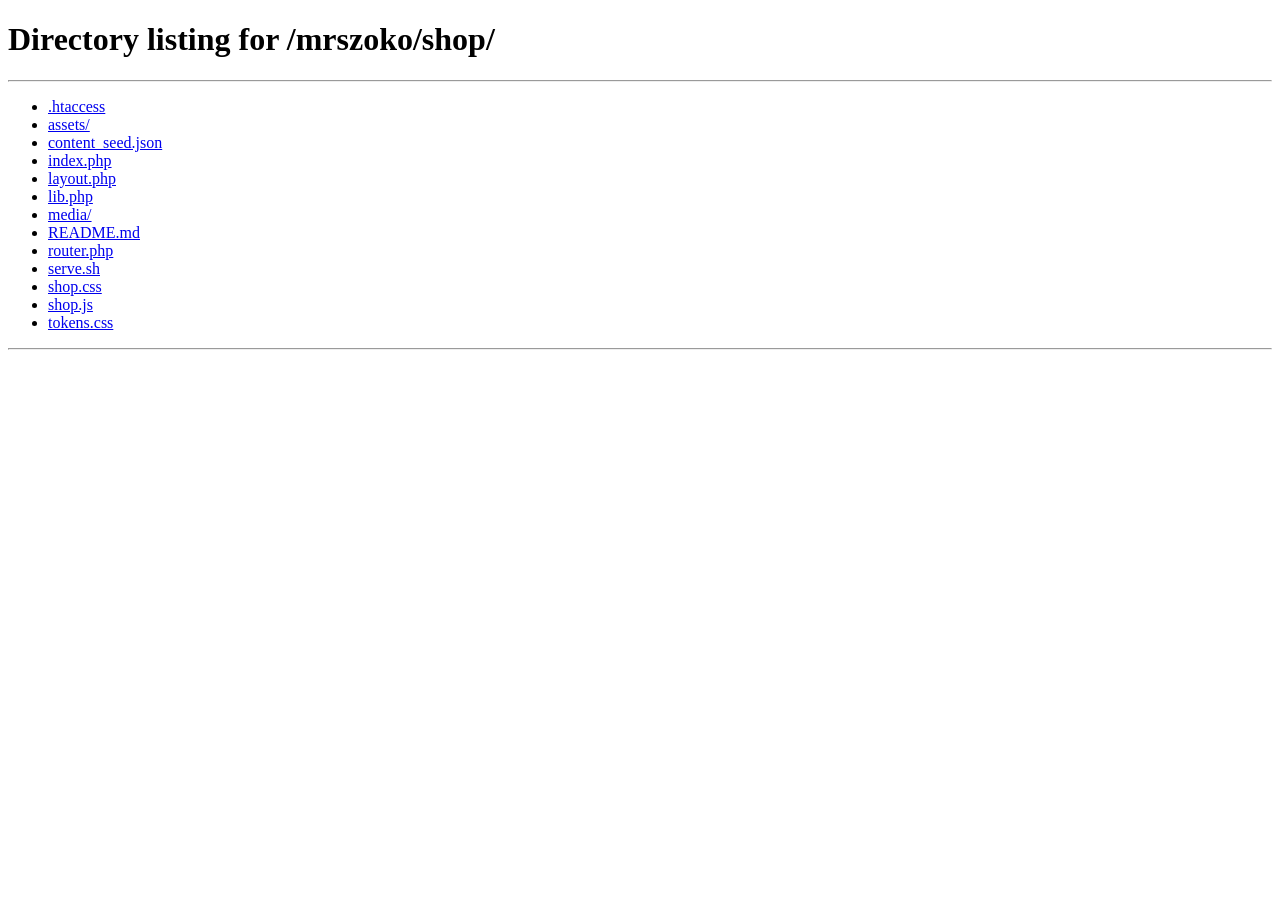
==== commit d68567d2: "Une seule page publique : la landing est fusionnée dans la boutique Il y avait deux sites publics à " ====
--- a/mrszoko/landing/index.html
+++ b/mrszoko/landing/index.html
@@ -2,311 +2,23 @@
 <html lang="pl">
 <head>
 <meta charset="utf-8">
-<meta name="viewport" content="width=device-width, initial-scale=1">
-<!-- Aucun texte en dur : tout le contenu vient de l'API (wsm_landing_i18n /
-     wsm_landing_products) avec repli sur content_seed.json — voir app.js. -->
+<!-- La page de marque et la boutique n'en font plus qu'une : tout le contenu
+     éditorial (formats, pracownia, strefa pro) vit désormais dans /mrszoko/shop,
+     rendu côté serveur depuis la base. Cette adresse reste vivante parce qu'elle
+     a été partagée — elle redirige, elle ne duplique rien. -->
+<meta http-equiv="refresh" content="0; url=../shop/">
 <title>Mister Szoko</title>
-<meta name="description" content="">
-<link rel="icon" type="image/png" href="assets/logo.png">
-<link rel="alternate" hreflang="pl" href="?lang=pl">
-<link rel="alternate" hreflang="uk" href="?lang=uk">
-<link rel="alternate" hreflang="en" href="?lang=en">
-<link rel="stylesheet" href="tokens.css">
+<link rel="canonical" href="../shop/">
+<meta name="robots" content="noindex, follow">
 <style>
-  /* ==========================================================
-     Mister Szoko — landing. Composée uniquement avec les tokens
-     du design system (tokens.css) : chocolat/crème/caramel,
-     Plus Jakarta Sans + Mulish + DM Mono, coins doux, ombres
-     chaudes, motion « melt ». Texte : 100 % data-driven.
-     ========================================================== */
-  * { box-sizing: border-box; margin: 0; padding: 0; }
-  html { scroll-behavior: smooth; }
-  body {
-    font-family: var(--font-sans);
-    font-size: var(--text-md);
-    line-height: var(--leading-normal);
-    color: var(--text-body);
-    background: var(--bg-page);
-    -webkit-font-smoothing: antialiased;
-  }
-  img { max-width: 100%; display: block; }
-  a { color: inherit; text-decoration: none; }
-
-  .container { max-width: var(--container); margin: 0 auto; padding-left: var(--space-6); padding-right: var(--space-6); }
-
-  .eyebrow {
-    font-family: var(--font-mono);
-    font-size: var(--text-xs);
-    letter-spacing: var(--tracking-caps);
-    text-transform: uppercase;
-  }
-
-  /* ---- Boutons (pilule, hover lift + darken, press settle) ---- */
-  .btn {
-    display: inline-flex; align-items: center; gap: var(--space-2);
-    font-family: var(--font-sans); font-size: var(--text-sm); font-weight: var(--weight-bold);
-    padding: 13px 26px; border-radius: var(--radius-pill); border: 1px solid transparent;
-    cursor: pointer;
-    transition: background var(--dur-base) var(--ease-out),
-                transform var(--dur-fast) var(--ease-soft),
-                box-shadow var(--dur-base) var(--ease-out);
-  }
-  .btn:hover { transform: var(--lift); box-shadow: var(--shadow-md); }
-  .btn:active { transform: translateY(0) scale(0.98); box-shadow: var(--shadow-sm); }
-  .btn:focus-visible { outline: none; box-shadow: var(--ring); }
-  .btn--accent { background: var(--accent); color: var(--text-on-accent); }
-  .btn--accent:hover { background: var(--accent-hover); }
-  .btn--brand { background: var(--brand); color: var(--cream-50); }
-  .btn--brand:hover { background: var(--brand-hover); }
-  .btn--ghost-dark { background: transparent; color: var(--cream-100); border-color: var(--choco-500); }
-  .btn--ghost-dark:hover { background: var(--choco-800); }
-
-  /* ---- Header ---- */
-  header {
-    position: sticky; top: 0; z-index: 20;
-    background: color-mix(in srgb, var(--cream-50) 88%, transparent);
-    backdrop-filter: blur(8px);
-    border-bottom: 1px solid var(--border-subtle);
-  }
-  .header-in { display: flex; align-items: center; justify-content: space-between; gap: var(--space-5); padding-top: 14px; padding-bottom: 14px; }
-  .header-logo { height: 44px; width: auto; }
-  nav { display: flex; align-items: center; gap: var(--space-6); }
-  nav a.navlink {
-    font-size: var(--text-sm); font-weight: var(--weight-semibold); color: var(--text-body);
-    padding-bottom: 2px; border-bottom: 2px solid transparent;
-    transition: color var(--dur-base) var(--ease-out), border-color var(--dur-base) var(--ease-out);
-  }
-  nav a.navlink:hover { color: var(--text-strong); border-bottom-color: var(--accent); }
-
-  /* ---- Sélecteur de langue (pilules mono) ---- */
-  .langs { display: inline-flex; gap: 2px; border: 1px solid var(--border-default); border-radius: var(--radius-pill); padding: 3px; }
-  .langs button {
-    font-family: var(--font-mono); font-size: var(--text-2xs); font-weight: 500;
-    letter-spacing: var(--tracking-wide); text-transform: uppercase;
-    border: none; background: transparent; color: var(--text-muted);
-    padding: 5px 10px; border-radius: var(--radius-pill); cursor: pointer;
-    transition: background var(--dur-base) var(--ease-out), color var(--dur-base) var(--ease-out);
-  }
-  .langs button:hover { color: var(--text-strong); }
-  .langs button[aria-current="true"] { background: var(--brand); color: var(--cream-50); }
-
-  /* ---- Hero (panneau chocolat, filigrane logo) ---- */
-  .hero { background: var(--choco-900); color: var(--cream-50); position: relative; overflow: hidden; }
-  .hero-watermark {
-    position: absolute; right: -140px; top: 50%; transform: translateY(-50%);
-    width: 560px; height: auto; opacity: 0.05; pointer-events: none; user-select: none;
-  }
-  .hero-in { position: relative; padding-top: var(--space-10); padding-bottom: var(--space-10); }
-  .hero .eyebrow { color: var(--caramel-400); margin-bottom: var(--space-5); }
-  .hero h1 {
-    font-family: var(--font-display);
-    font-size: clamp(2rem, 5vw, var(--text-4xl));
-    line-height: var(--leading-tight); letter-spacing: var(--tracking-tight);
-    font-weight: var(--weight-semibold); max-width: 640px; margin-bottom: var(--space-4);
-  }
-  .hero p.lead { color: var(--cream-200); max-width: 500px; margin-bottom: var(--space-6); }
-  .hero-ctas { display: flex; align-items: center; gap: var(--space-5); flex-wrap: wrap; }
-  .hero-strip { border-top: 1px solid var(--choco-700); }
-  .hero-strip-in {
-    display: flex; gap: var(--space-8); flex-wrap: wrap;
-    padding-top: var(--space-4); padding-bottom: var(--space-4);
-    font-family: var(--font-mono); font-size: var(--text-xs);
-    letter-spacing: var(--tracking-wide); color: var(--choco-300);
-  }
-
-  /* ---- Sections ---- */
-  section.block { padding-top: var(--space-9); padding-bottom: var(--space-9); }
-  .section-head { margin-bottom: var(--space-6); }
-  .section-head .eyebrow { color: var(--caramel-600); margin-bottom: var(--space-2); }
-  .section-head h2 {
-    font-family: var(--font-display); font-size: var(--text-2xl);
-    color: var(--text-strong); font-weight: var(--weight-semibold); letter-spacing: var(--tracking-tight);
-  }
-  .section-head p.sub { color: var(--text-muted); margin-top: var(--space-2); max-width: 560px; }
-
-  /* ---- Cartes gamme ---- */
-  .grid-products { display: grid; grid-template-columns: repeat(auto-fill, minmax(240px, 1fr)); gap: var(--space-4); }
-  .pcard {
-    background: var(--surface-card); border: 1px solid var(--border-subtle);
-    border-radius: var(--radius-lg); overflow: hidden; display: flex; flex-direction: column;
-    box-shadow: var(--shadow-sm);
-    transition: transform var(--dur-base) var(--ease-out), box-shadow var(--dur-base) var(--ease-out), border-color var(--dur-base) var(--ease-out);
-  }
-  .pcard:hover { transform: var(--lift); box-shadow: var(--shadow-md); border-color: var(--choco-400); }
-  .pcard-photo { aspect-ratio: 5 / 3; display: grid; place-items: center; }
-  .pcard-photo span { font-family: var(--font-mono); font-size: var(--text-2xs); letter-spacing: var(--tracking-caps); text-transform: uppercase; color: rgba(251, 246, 239, 0.55); }
-  .pcard-body { padding: var(--space-4) var(--space-4) var(--space-5); display: flex; flex-direction: column; gap: var(--space-2); flex: 1; }
-  .pcard-meta { display: flex; justify-content: space-between; align-items: center; font-family: var(--font-mono); font-size: var(--text-2xs); text-transform: uppercase; letter-spacing: 0.09em; color: var(--text-muted); }
-  .pcard h3 { font-family: var(--font-display); font-size: var(--text-lg); color: var(--text-strong); font-weight: var(--weight-semibold); }
-  .pcard .specs { font-family: var(--font-mono); font-size: var(--text-xs); color: var(--text-muted); }
-  .pcard .price {
-    margin-top: auto; padding-top: var(--space-3); border-top: 1px solid var(--border-subtle);
-    display: flex; justify-content: space-between; align-items: baseline;
-    font-family: var(--font-mono); font-size: var(--text-sm); color: var(--price);
-  }
-  .pcard .price .ht { font-size: var(--text-2xs); color: var(--text-muted); text-transform: uppercase; letter-spacing: 0.06em; }
-  .pcard .price .perkg { font-size: var(--text-2xs); color: var(--caramel-600); }
-  .dots { display: inline-flex; gap: 4px; align-items: center; }
-  .dots i { width: 7px; height: 7px; border-radius: var(--radius-pill); background: var(--cream-300); }
-  .dots i.on { background: var(--choco-600); }
-
-  /* ---- Formats dégressifs ---- */
-  .formats { display: grid; grid-template-columns: repeat(auto-fit, minmax(220px, 1fr)); gap: var(--space-4); }
-  .format {
-    background: var(--surface-raised); border: 1px solid var(--border-subtle);
-    border-radius: var(--radius-lg); padding: var(--space-5);
-  }
-  .format .fk { font-family: var(--font-mono); font-size: var(--text-xs); letter-spacing: var(--tracking-caps); text-transform: uppercase; color: var(--caramel-600); }
-  .format .fs { font-family: var(--font-display); font-size: var(--text-xl); color: var(--text-strong); font-weight: var(--weight-semibold); margin: var(--space-2) 0 var(--space-1); }
-  .format p { font-size: var(--text-sm); color: var(--text-muted); }
-
-  /* ---- Panneau pro (chocolat plein) ---- */
-  .pro { background: var(--choco-800); color: var(--cream-50); border-radius: var(--radius-2xl); overflow: hidden; }
-  .pro-in { padding: var(--space-8); display: flex; align-items: center; justify-content: space-between; gap: var(--space-6); flex-wrap: wrap; }
-  .pro h2 { font-family: var(--font-display); font-size: var(--text-2xl); font-weight: var(--weight-semibold); letter-spacing: var(--tracking-tight); margin-bottom: var(--space-2); }
-  .pro p { color: var(--cream-200); max-width: 520px; }
-
-  /* ---- Footer ---- */
-  footer { background: var(--choco-950); color: var(--choco-300); margin-top: var(--space-10); }
-  .footer-in { padding-top: var(--space-8); padding-bottom: var(--space-8); display: flex; justify-content: space-between; gap: var(--space-6); flex-wrap: wrap; align-items: flex-start; }
-  footer .flogo { height: 40px; width: auto; opacity: 0.9; margin-bottom: var(--space-3); }
-  footer .fmono { font-family: var(--font-mono); font-size: var(--text-xs); letter-spacing: var(--tracking-wide); }
-  footer a { border-bottom: 1px solid var(--choco-700); padding-bottom: 1px; transition: color var(--dur-base) var(--ease-out); }
-  footer a:hover { color: var(--cream-100); }
-  .footer-base { border-top: 1px solid var(--choco-800); }
-  .footer-base-in { padding-top: var(--space-4); padding-bottom: var(--space-4); display: flex; justify-content: space-between; gap: var(--space-4); flex-wrap: wrap; font-family: var(--font-mono); font-size: var(--text-2xs); letter-spacing: var(--tracking-wide); color: var(--choco-400); }
-
-  @media (max-width: 640px) {
-    nav a.navlink { display: none; }
-    .hero-watermark { display: none; }
-  }
-  @media (prefers-reduced-motion: reduce) {
-    html { scroll-behavior: auto; }
-    .btn, .pcard, nav a.navlink, footer a, .langs button { transition: none; }
-    .btn:hover, .pcard:hover { transform: none; }
-  }
+  body { margin:0; display:grid; place-items:center; min-height:100vh;
+         font-family: system-ui, -apple-system, "Segoe UI", sans-serif;
+         background:#FBF6EF; color:#41281A; }
+  a { color:#A96A2C; font-weight:600; }
 </style>
 </head>
 <body>
-
-<noscript>
-  <p style="padding:16px;text-align:center;font-family:monospace">
-    Ta strona wymaga JavaScript. · Ця сторінка потребує JavaScript. · This page requires JavaScript.
-  </p>
-</noscript>
-
-<header>
-  <div class="container header-in">
-    <a id="home-link" href="#top"><img class="header-logo" src="assets/logo.png" alt="Mister Szoko"></a>
-    <nav id="main-nav">
-      <a class="navlink" href="#gamme" data-i18n="nav.range"></a>
-      <a class="navlink" href="#formats" data-i18n="nav.formats"></a>
-      <a class="navlink" href="#atelier" data-i18n="nav.atelier"></a>
-      <a class="btn btn--accent" href="../shop/" data-i18n="nav.shop"></a>
-      <a class="btn btn--brand" href="#pro" data-i18n="nav.pro"></a>
-      <div class="langs" id="lang-switch" role="group"></div>
-    </nav>
-  </div>
-</header>
-
-<main id="top">
-
-  <!-- ===================== HERO ===================== -->
-  <section class="hero">
-    <img class="hero-watermark" src="assets/logo.png" alt="" aria-hidden="true">
-    <div class="container hero-in">
-      <div class="eyebrow" data-i18n="hero.eyebrow"></div>
-      <h1 data-i18n="hero.title"></h1>
-      <p class="lead" data-i18n="hero.lead"></p>
-      <div class="hero-ctas">
-        <a class="btn btn--accent" href="#gamme" data-i18n="hero.cta1"></a>
-        <a class="btn btn--ghost-dark" href="#pro" data-i18n="hero.cta2"></a>
-      </div>
-    </div>
-    <div class="hero-strip">
-      <div class="container hero-strip-in">
-        <span data-i18n="strip.1"></span>
-        <span data-i18n="strip.2"></span>
-        <span data-i18n="strip.3"></span>
-      </div>
-    </div>
-  </section>
-
-  <!-- ===================== GAMME ===================== -->
-  <section class="block" id="gamme">
-    <div class="container">
-      <div class="section-head">
-        <div class="eyebrow" data-i18n="range.eyebrow"></div>
-        <h2 data-i18n="range.title"></h2>
-        <p class="sub" data-i18n="range.sub"></p>
-      </div>
-      <div class="grid-products" id="grid-products"></div>
-    </div>
-  </section>
-
-  <!-- ===================== FORMATS ===================== -->
-  <section class="block" id="formats" style="background: var(--surface-card); border-top: 1px solid var(--border-subtle); border-bottom: 1px solid var(--border-subtle);">
-    <div class="container">
-      <div class="section-head">
-        <div class="eyebrow" data-i18n="formats.eyebrow"></div>
-        <h2 data-i18n="formats.title"></h2>
-        <p class="sub" data-i18n="formats.sub"></p>
-      </div>
-      <div class="formats" id="grid-formats"></div>
-    </div>
-  </section>
-
-  <!-- ===================== ATELIER ===================== -->
-  <section class="block" id="atelier">
-    <div class="container">
-      <div class="section-head">
-        <div class="eyebrow" data-i18n="atelier.eyebrow"></div>
-        <h2 data-i18n="atelier.title"></h2>
-        <p class="sub" data-i18n="atelier.sub"></p>
-      </div>
-      <div class="section-head" style="margin-bottom: 0;">
-        <p class="sub" style="font-family: var(--font-mono); font-size: var(--text-xs); letter-spacing: var(--tracking-wide); color: var(--ink-500);" data-i18n="atelier.tagline"></p>
-      </div>
-    </div>
-  </section>
-
-  <!-- ===================== PRO ===================== -->
-  <section class="block" id="pro" style="padding-top: 0;">
-    <div class="container">
-      <div class="pro">
-        <div class="pro-in">
-          <div>
-            <div class="eyebrow" style="color: var(--caramel-400); margin-bottom: var(--space-2);" data-i18n="pro.eyebrow"></div>
-            <h2 data-i18n="pro.title"></h2>
-            <p data-i18n="pro.text"></p>
-          </div>
-          <a class="btn btn--accent" id="pro-cta" href="#" data-i18n="pro.cta"></a>
-        </div>
-      </div>
-    </div>
-  </section>
-
-</main>
-
-<footer>
-  <div class="container footer-in">
-    <div>
-      <img class="flogo" src="assets/logo.png" alt="Mister Szoko">
-      <p class="fmono" data-i18n="footer.tagline"></p>
-    </div>
-    <div class="fmono" style="display: flex; flex-direction: column; gap: var(--space-2); align-items: flex-end;">
-      <a id="footer-email" href="#" data-i18n="footer.email"></a>
-      <a href="../backoffice/" data-i18n="footer.console"></a>
-    </div>
-  </div>
-  <div class="footer-base">
-    <div class="container footer-base-in">
-      <span data-i18n="footer.copyright"></span>
-      <span data-i18n="footer.note"></span>
-    </div>
-  </div>
-</footer>
-
-<script src="app.js"></script>
+<p>Mister Szoko — <a href="../shop/">przejdź do sklepu</a></p>
+<script>location.replace('../shop/');</script>
 </body>
 </html>
